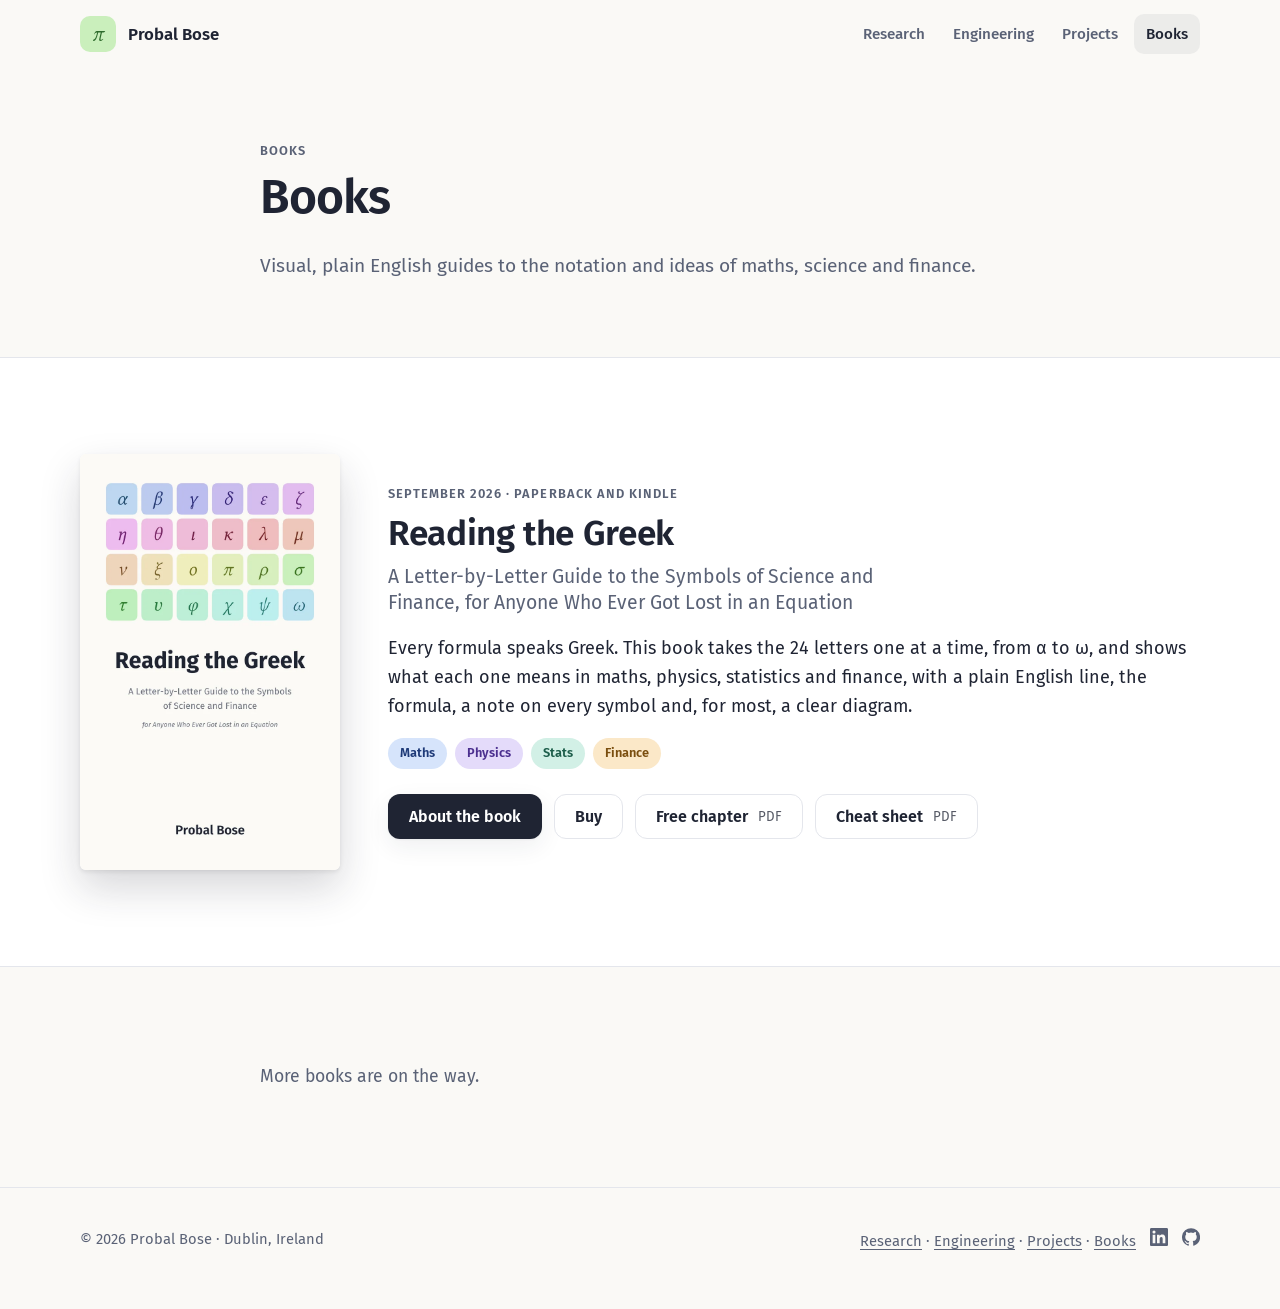
==== books/index.html @ 9f39d34f "First version of probalbose.com" ====
<!doctype html>
<html lang="en-GB">
<head>
<meta charset="utf-8">
<meta name="viewport" content="width=device-width, initial-scale=1">
<title>Books · Probal Bose</title>
<meta name="description" content="Books by Probal Bose, starting with Reading the Greek, a letter-by-letter guide to the symbols of science and finance.">
<link rel="canonical" href="https://probalbose.com/books/">
<meta property="og:type" content="website">
<meta property="og:title" content="Books · Probal Bose">
<meta property="og:description" content="Books by Probal Bose, starting with Reading the Greek, a letter-by-letter guide to the symbols of science and finance.">
<meta property="og:url" content="https://probalbose.com/books/">
<meta property="og:image" content="https://probalbose.com/assets/img/social-card-home.png">
<meta name="twitter:card" content="summary_large_image">
<meta name="theme-color" content="#FAF9F6">
<link rel="icon" href="/favicon.svg" type="image/svg+xml">
<link rel="apple-touch-icon" href="/apple-touch-icon.png">
<link rel="preload" href="/assets/fonts/FiraSans-Regular.woff2" as="font" type="font/woff2" crossorigin>
<link rel="stylesheet" href="/assets/css/site.css">

</head>
<body>
<a class="skip" href="#main">Skip to content</a>

<header class="site-head">
  <div class="wrap">
    <a class="brand" href="/" aria-label="Probal Bose, home"><span class="mark" aria-hidden="true">π</span><span class="name">Probal Bose</span></a>
    <nav class="nav" aria-label="Main"><a href="/research/">Research</a><a href="/engineering/">Engineering</a><a href="/projects/">Projects</a><a href="/books/" aria-current="page">Books</a></nav>
  </div>
</header>

<main id="main">
<section class="hero page-hero">
    <div class="wrap narrow">
      <p class="eyebrow">Books</p>
      <h1>Books</h1>
      <p class="lede">Visual, plain English guides to the notation and ideas of maths, science and finance.</p>
    </div>
  </section>

  <section class="band" aria-label="Books">
    <div class="wrap">
      <article class="book-row">
        <a class="cover-link" href="/books/reading-the-greek/"><img class="cover" src="/assets/img/cover.webp" width="800" height="1280" alt="The cover of Reading the Greek by Probal Bose"></a>
        <div>
          <p class="eyebrow">September 2026 · Paperback and Kindle</p>
          <h2><a href="/books/reading-the-greek/">Reading the Greek</a> <span class="sub">A Letter-by-Letter Guide to the Symbols of Science and Finance, for Anyone Who Ever Got Lost in an Equation</span></h2>
          <p>Every formula speaks Greek. This book takes the 24 letters one at a time, from α to ω, and shows what each one means in maths, physics, statistics and finance, with a plain English line, the formula, a note on every symbol and, for most, a clear diagram.</p>
          <div class="chips"><span class="chip maths">Maths</span><span class="chip physics">Physics</span><span class="chip stats">Stats</span><span class="chip finance">Finance</span></div>
          <div class="btns">
            <a class="btn btn-primary" href="/books/reading-the-greek/">About the book</a>
            <a class="btn btn-soft" href="/books/reading-the-greek/#buy">Buy</a>
            <a class="btn btn-soft" href="/downloads/reading-the-greek-sample.pdf">Free chapter <small>PDF</small></a>
            <a class="btn btn-soft" href="/downloads/greek-letters-cheat-sheet.pdf">Cheat sheet <small>PDF</small></a>
          </div>
        </div>
      </article>
    </div>
  </section>

  <section aria-label="More books">
    <div class="wrap narrow">
      <p class="note-lg">More books are on the way.</p>
    </div>
  </section>
</main>

<footer class="site-foot">
  <div class="wrap">
    <span>© 2026 Probal Bose · Dublin, Ireland</span>
    <span class="foot-links"><a href="/research/">Research</a> · <a href="/engineering/">Engineering</a> · <a href="/projects/">Projects</a> · <a href="/books/">Books</a><span class="social foot-social"><a href="https://www.linkedin.com/in/probal-bose-principal-site-reliability-engineer" rel="me noopener" aria-label="LinkedIn"><svg viewBox="0 0 24 24" aria-hidden="true"><path fill="currentColor" d="M20.45 20.45h-3.56v-5.57c0-1.33-.02-3.04-1.85-3.04-1.85 0-2.14 1.45-2.14 2.94v5.67H9.35V9h3.41v1.56h.05c.48-.9 1.64-1.85 3.37-1.85 3.6 0 4.27 2.37 4.27 5.46v6.28zM5.34 7.43a2.06 2.06 0 1 1 0-4.13 2.06 2.06 0 0 1 0 4.13zM7.12 20.45H3.56V9h3.56v11.45zM22.22 0H1.77C.79 0 0 .77 0 1.73v20.54C0 23.23.79 24 1.77 24h20.45c.98 0 1.78-.77 1.78-1.73V1.73C24 .77 23.2 0 22.22 0z"/></svg><span>LinkedIn</span></a><a href="https://github.com/probalbose" rel="me noopener" aria-label="GitHub"><svg viewBox="0 0 24 24" aria-hidden="true"><path fill="currentColor" d="M12 .3a12 12 0 0 0-3.8 23.38c.6.12.83-.26.83-.57v-2c-3.34.73-4.04-1.61-4.04-1.61-.55-1.39-1.34-1.76-1.34-1.76-1.08-.74.09-.73.09-.73 1.2.09 1.83 1.24 1.83 1.24 1.07 1.83 2.8 1.3 3.49 1 .1-.78.42-1.3.76-1.6-2.67-.3-5.47-1.33-5.47-5.93 0-1.31.47-2.38 1.24-3.22-.14-.3-.54-1.52.1-3.18 0 0 1-.32 3.3 1.23a11.5 11.5 0 0 1 6 0c2.28-1.55 3.29-1.23 3.29-1.23.64 1.66.24 2.88.12 3.18a4.65 4.65 0 0 1 1.23 3.22c0 4.61-2.8 5.63-5.48 5.92.42.36.81 1.1.81 2.22v3.29c0 .32.21.7.82.58A12 12 0 0 0 12 .3"/></svg><span>GitHub</span></a></span></span>
  </div>
</footer>

<script src="/assets/js/letters.js"></script>
<script src="/assets/js/main.js"></script>
</body>
</html>
---- assets/css/site.css ----
/* probalbose.com: styled after Reading the Greek (pastel tiles, 4 field colours,
   Fira Sans for text, Libertinus Serif italic for Greek letters). */

@font-face { font-family: "Fira Sans"; src: url("../fonts/FiraSans-Regular.woff2") format("woff2"); font-weight: 400; font-display: swap; }
@font-face { font-family: "Fira Sans"; src: url("../fonts/FiraSans-Italic.woff2") format("woff2"); font-weight: 400; font-style: italic; font-display: swap; }
@font-face { font-family: "Fira Sans"; src: url("../fonts/FiraSans-Medium.woff2") format("woff2"); font-weight: 500; font-display: swap; }
@font-face { font-family: "Fira Sans"; src: url("../fonts/FiraSans-SemiBold.woff2") format("woff2"); font-weight: 600; font-display: swap; }
@font-face { font-family: "Fira Mono"; src: url("../fonts/FiraMono-Regular.woff2") format("woff2"); font-weight: 400; font-display: swap; }
@font-face { font-family: "Libertinus Serif"; src: url("../fonts/LibertinusSerif-Regular.woff2") format("woff2"); font-weight: 400; font-display: swap; }
@font-face { font-family: "Libertinus Serif"; src: url("../fonts/LibertinusSerif-Italic.woff2") format("woff2"); font-weight: 400; font-style: italic; font-display: swap; }
@font-face { font-family: "Libertinus Serif"; src: url("../fonts/LibertinusSerif-Semibold.woff2") format("woff2"); font-weight: 600; font-display: swap; }

:root {
  color-scheme: light;
  --paper: #FAF9F6;
  --card: #FFFFFF;
  --ink: #1F2433;
  --soft: #5A6276;
  --faint: #8A91A3;
  --rule: #E4E6EC;
  --accent: #1E3A78;

  --maths-line: #4C7BD9;   --maths-chip: #D6E4FB;   --maths-text: #1E3A78;   --maths-tint: #F4F8FE;
  --physics-line: #8B6FD6; --physics-chip: #E4DBFA; --physics-text: #4B2F8F; --physics-tint: #F8F5FE;
  --stats-line: #3AA586;   --stats-chip: #D2F0E6;   --stats-text: #1D5E4B;   --stats-tint: #F3FBF8;
  --finance-line: #DE9B3A; --finance-chip: #FBE8C8; --finance-text: #7A4E0F; --finance-tint: #FFFAF1;

  --sigma-tint: #CAEFBC; --sigma-deep: #2E6B2C;

  --radius: 18px;
  --shadow: 0 1px 2px rgba(31, 36, 51, .05), 0 8px 24px rgba(31, 36, 51, .07);
  --wrap: 1120px;
}

*, *::before, *::after { box-sizing: border-box; }
html { -webkit-text-size-adjust: 100%; scroll-behavior: smooth; }
body {
  margin: 0; background: var(--paper); color: var(--ink);
  font: 400 18px/1.6 "Fira Sans", system-ui, -apple-system, "Segoe UI", sans-serif;
  -webkit-font-smoothing: antialiased; text-rendering: optimizeLegibility;
}
img { max-width: 100%; height: auto; display: block; }
a { color: var(--accent); text-underline-offset: 3px; text-decoration-thickness: 1px; }
a:hover { text-decoration-thickness: 2px; }
:focus-visible { outline: 3px solid var(--maths-line); outline-offset: 3px; border-radius: 6px; }
h1, h2, h3 { text-wrap: balance; line-height: 1.2; letter-spacing: -.01em; margin: 0 0 .5em; font-weight: 600; }
h1 { font-size: clamp(2.1rem, 4.6vw, 3.3rem); letter-spacing: -.02em; }
h2 { font-size: clamp(1.6rem, 3vw, 2.2rem); }
h3 { font-size: 1.2rem; }
p { margin: 0 0 1em; }
.greek { font-family: "Libertinus Serif", serif; font-style: italic; font-weight: 400; }
.mono { font-family: "Fira Mono", ui-monospace, monospace; font-size: .9em; }
.wrap { width: min(var(--wrap), 100% - 32px); margin-inline: auto; }
.lede { font-size: 1.2rem; color: var(--soft); max-width: 38em; }
.eyebrow { font-size: .8rem; font-weight: 600; letter-spacing: .08em; text-transform: uppercase; color: var(--soft); margin-bottom: .6em; }
.skip { position: absolute; left: -999px; top: 8px; background: var(--card); padding: 8px 14px; border-radius: 8px; z-index: 10; }
.skip:focus { left: 16px; }

/* header */
.site-head { position: sticky; top: 0; z-index: 5; background: color-mix(in srgb, var(--paper) 88%, transparent);
  backdrop-filter: saturate(1.4) blur(10px); -webkit-backdrop-filter: saturate(1.4) blur(10px); border-bottom: 1px solid transparent; }
.site-head.scrolled { border-bottom-color: var(--rule); }
.site-head .wrap { display: flex; align-items: center; justify-content: space-between; gap: 16px; height: 68px; }
.brand { display: inline-flex; align-items: center; gap: 12px; color: var(--ink); text-decoration: none; font-weight: 600; font-size: 1.05rem; }
.brand .mark { width: 36px; height: 36px; border-radius: 10px; display: grid; place-items: center;
  background: var(--sigma-tint); color: var(--sigma-deep); font: italic 400 22px/1 "Libertinus Serif", serif; }
.nav { display: flex; gap: 4px; }
.nav a { color: var(--soft); text-decoration: none; font-weight: 500; font-size: .95rem; padding: 8px 12px; border-radius: 10px; }
.nav a:hover, .nav a[aria-current="page"] { color: var(--ink); background: rgba(31, 36, 51, .06); }

/* buttons */
.btns { display: flex; flex-wrap: wrap; gap: 12px; margin-top: 1.4em; }
.btn { display: inline-flex; align-items: center; gap: 10px; padding: 12px 20px; border-radius: 12px; font-weight: 600; font-size: 1rem;
  text-decoration: none; border: 1px solid transparent; transition: transform .15s ease, box-shadow .15s ease; line-height: 1.2; }
.btn:hover { transform: translateY(-1px); text-decoration: none; }
.btn-primary { background: var(--ink); color: #fff; box-shadow: var(--shadow); }
.btn-soft { background: var(--card); color: var(--ink); border-color: var(--rule); }
.btn small { font-weight: 400; color: inherit; opacity: .75; white-space: nowrap; }

/* sections */
section { padding: clamp(56px, 8vw, 96px) 0; }
.section-head { max-width: 44em; margin-bottom: 36px; }
.band { background: var(--card); border-block: 1px solid var(--rule); }

/* hero */
.hero { padding-top: clamp(40px, 6vw, 72px); }
.hero .wrap { display: grid; grid-template-columns: 1.1fr .9fr; gap: clamp(32px, 5vw, 64px); align-items: center; }
.hero h1 .wave { color: var(--sigma-deep); }
.tiles { display: grid; grid-template-columns: repeat(6, 1fr); gap: 10px; }
.tiles span { aspect-ratio: 1; border-radius: 14px; display: grid; place-items: center;
  font: italic 400 clamp(22px, 2.6vw, 34px)/1 "Libertinus Serif", serif; }

/* book feature */
.hero .wrap.book { grid-template-columns: minmax(220px, 360px) 1fr; }
.book { display: grid; grid-template-columns: minmax(220px, 340px) 1fr; gap: clamp(28px, 5vw, 64px); align-items: center; }
.cover { border-radius: 6px; box-shadow: 0 2px 4px rgba(0,0,0,.08), 0 18px 40px rgba(31,36,51,.18); }
.book h2 .sub { display: block; font-size: .55em; font-weight: 400; color: var(--soft); margin-top: .5em; letter-spacing: 0; line-height: 1.35; }
.chips { display: flex; flex-wrap: wrap; gap: 8px; margin: 18px 0; }
.chip { font-size: .8rem; font-weight: 600; padding: 5px 12px; border-radius: 99px; }
.chip.maths { background: var(--maths-chip); color: var(--maths-text); }
.chip.physics { background: var(--physics-chip); color: var(--physics-text); }
.chip.stats { background: var(--stats-chip); color: var(--stats-text); }
.chip.finance { background: var(--finance-chip); color: var(--finance-text); }

/* cards */
.cards { display: grid; grid-template-columns: repeat(auto-fit, minmax(240px, 1fr)); gap: 20px; }
.card { background: var(--card); border: 1px solid var(--rule); border-radius: var(--radius); padding: 24px; }
.card h3 { margin-bottom: .4em; }
.card p { color: var(--soft); margin: 0; font-size: 1rem; }
.card .icon { width: 44px; height: 44px; border-radius: 12px; display: grid; place-items: center; margin-bottom: 16px;
  font: italic 400 26px/1 "Libertinus Serif", serif; }

/* about */
.about { display: grid; grid-template-columns: 1fr 1.4fr; gap: clamp(28px, 5vw, 64px); align-items: start; }
.about .portrait { aspect-ratio: 1; border-radius: 28px; background: var(--sigma-tint); display: grid; place-items: center;
  color: var(--sigma-deep); font: italic 400 clamp(96px, 14vw, 160px)/1 "Libertinus Serif", serif; }
.facts { list-style: none; padding: 0; margin: 20px 0 0; display: grid; gap: 10px; }
.facts li { display: flex; gap: 12px; align-items: baseline; color: var(--soft); }
.facts li b { color: var(--ink); font-weight: 600; min-width: 7.5em; }

/* downloads */
.downloads { display: grid; grid-template-columns: repeat(auto-fit, minmax(300px, 1fr)); gap: 24px; }
.download { background: var(--card); border: 1px solid var(--rule); border-radius: var(--radius); overflow: hidden; display: flex; flex-direction: column; }
.download .preview { background: #EEF0F4; padding: 28px 28px 0; height: 280px; overflow: hidden; }
.download .preview img { border-radius: 6px 6px 0 0; box-shadow: 0 6px 24px rgba(31,36,51,.16); margin-inline: auto; width: 82%; }
.download .body { padding: 24px; display: flex; flex-direction: column; gap: 6px; flex: 1; }
.download .body p { color: var(--soft); font-size: 1rem; }
.download .btn { align-self: flex-start; margin-top: auto; }

/* book page */
.buy-grid { display: grid; grid-template-columns: repeat(auto-fit, minmax(230px, 1fr)); gap: 14px; margin-top: 22px; }
.store { background: var(--card); border: 1px solid var(--rule); border-radius: 14px; padding: 16px 18px; }
.store h3 { font-size: 1rem; margin-bottom: 10px; }
.store a { display: flex; justify-content: space-between; gap: 8px; padding: 8px 0; border-top: 1px solid var(--rule); text-decoration: none; color: var(--ink); font-weight: 500; font-size: .98rem; }
.store a:first-of-type { border-top: 0; }
.store a span { color: var(--soft); font-weight: 400; }
.store a:hover { color: var(--accent); }
.note { font-size: .9rem; color: var(--faint); margin-top: 12px; }

.fields { display: grid; grid-template-columns: repeat(4, 1fr); gap: 18px; }
.field { border-radius: var(--radius); overflow: hidden; background: var(--card); border: 1px solid var(--rule); }
.field img { width: 100%; }
.field .body { padding: 16px 18px 20px; }
.field h3 { font-size: 1.05rem; margin-bottom: .3em; }
.field p { font-size: .95rem; color: var(--soft); margin: 0; }

.spread { border-radius: var(--radius); overflow: hidden; box-shadow: var(--shadow); background: #ECEEF2; }
.trio { display: grid; grid-template-columns: repeat(3, 1fr); gap: 20px; margin-top: 28px; }
.trio figure { margin: 0; background: var(--card); border: 1px solid var(--rule); border-radius: var(--radius); overflow: hidden; }
.trio figcaption { padding: 14px 18px 18px; font-size: .95rem; color: var(--soft); }
.trio figcaption b { display: block; color: var(--ink); font-size: 1.02rem; margin-bottom: 2px; }

/* letter explorer */
.explorer { display: grid; grid-template-columns: 1fr minmax(300px, 400px); gap: 28px; align-items: start; }
.letter-grid { display: grid; grid-template-columns: repeat(6, 1fr); gap: 10px; }
.letter-grid button { aspect-ratio: 1; border: 0; border-radius: 14px; cursor: pointer; display: grid; place-items: center;
  font: italic 400 clamp(22px, 2.8vw, 36px)/1 "Libertinus Serif", serif; transition: transform .12s ease, box-shadow .12s ease; }
.letter-grid button:hover { transform: translateY(-2px); box-shadow: var(--shadow); }
.letter-grid button[aria-pressed="true"] { box-shadow: 0 0 0 3px var(--ink); }
.letter-card { background: var(--card); border: 1px solid var(--rule); border-radius: var(--radius); overflow: hidden; position: sticky; top: 88px; }
.letter-card .top { display: flex; gap: 16px; align-items: center; padding: 18px 20px; }
.letter-card .big { font: italic 400 52px/1 "Libertinus Serif", serif; min-width: 1.9em; text-align: center; }
.letter-card .name { font-weight: 600; font-size: 1.3rem; }
.letter-card .say { color: var(--ink); font-size: .95rem; }
.letter-card dl { margin: 0; padding: 8px 20px 18px; display: grid; gap: 10px; }
.letter-card dt { font-size: .75rem; font-weight: 600; letter-spacing: .06em; text-transform: uppercase; }
.letter-card dd { margin: 2px 0 0; font-size: .98rem; }
.letter-card dd.none { color: var(--faint); font-style: italic; }
.letter-card dt.maths { color: var(--maths-text); } .letter-card dt.physics { color: var(--physics-text); }
.letter-card dt.stats { color: var(--stats-text); } .letter-card dt.finance { color: var(--finance-text); }

.details { display: grid; grid-template-columns: repeat(4, 1fr); gap: 0; border: 1px solid var(--rule); border-radius: var(--radius); background: var(--card); overflow: hidden; }
.details div { padding: 16px 20px; border-right: 1px solid var(--rule); border-bottom: 1px solid var(--rule); margin: 0 -1px -1px 0; }
.details dt { font-size: .78rem; color: var(--soft); text-transform: uppercase; letter-spacing: .06em; font-weight: 600; }
.details dd { margin: 4px 0 0; font-weight: 500; }

/* footer */
.site-foot { padding: 40px 0 56px; color: var(--soft); font-size: .92rem; border-top: 1px solid var(--rule); }
.site-foot .wrap { display: flex; flex-wrap: wrap; justify-content: space-between; gap: 16px; }
.site-foot a { color: var(--soft); }

/* responsive */
@media (max-width: 900px) {
  .hero .wrap, .book, .about, .explorer { grid-template-columns: 1fr; }
  .hero .tiles { max-width: 460px; }
  .book .cover-col { max-width: 260px; }
  .fields { grid-template-columns: repeat(2, 1fr); }
  .details { grid-template-columns: repeat(2, 1fr); }
  .hero .wrap.book { grid-template-columns: 1fr; }
  .trio { grid-template-columns: 1fr; }
  .letter-card { position: static; }
  .about .portrait { max-width: 220px; }
}
@media (max-width: 560px) {
  body { font-size: 17px; }
  .nav a { padding: 8px 8px; font-size: .9rem; }
  .brand .name { display: none; }
  .fields { grid-template-columns: 1fr; }
  .letter-grid { gap: 7px; }
  .letter-grid button, .tiles span { border-radius: 10px; }
  .download .preview { height: 220px; }
}
@media (prefers-reduced-motion: reduce) { * { transition: none !important; scroll-behavior: auto !important; } }

/* ---- personal site layout (v2) ---- */
.wrap.narrow { width: min(760px, 100% - 32px); }
.page-hero { padding-bottom: clamp(32px, 5vw, 56px); }
.page-hero .wrap { display: block; }
.page-hero h1 { font-size: clamp(2rem, 4.2vw, 3rem); }
.eyebrow a { color: inherit; text-decoration: none; }
.eyebrow a:hover { text-decoration: underline; }

.home-hero .wrap { grid-template-columns: 1.35fr .65fr; }
.portrait-col { display: flex; justify-content: center; }
.portrait { width: min(320px, 100%); aspect-ratio: 1; border-radius: 32px; background: var(--sigma-tint); display: grid; place-items: center;
  box-shadow: var(--shadow); object-fit: cover; }
.portrait span { font: 600 clamp(64px, 9vw, 112px)/1 "Fira Sans", sans-serif; color: var(--sigma-deep); letter-spacing: -.03em; }

.social { display: inline-flex; gap: 14px; align-items: center; }
.social a { display: inline-flex; align-items: center; gap: 8px; color: var(--soft); text-decoration: none; font-weight: 500; }
.social a:hover { color: var(--ink); }
.social svg { width: 18px; height: 18px; }
.social.btn-row { margin-top: 22px; }
.foot-social { margin-left: 14px; }
.foot-social span { display: none; }

.cards.three { grid-template-columns: repeat(3, 1fr); }
.link-card { display: flex; flex-direction: column; text-decoration: none; color: var(--ink); transition: transform .15s ease, box-shadow .15s ease; }
.link-card:hover { transform: translateY(-2px); box-shadow: var(--shadow); }
.link-card p { margin-bottom: 14px; }
.link-card .more { margin-top: auto; font-weight: 600; color: var(--accent); font-size: .95rem; }

.news { display: grid; gap: 16px; }
.news-item { display: grid; grid-template-columns: 92px 1fr; gap: 22px; align-items: center; background: var(--card); border: 1px solid var(--rule);
  border-radius: var(--radius); padding: 18px 22px; text-decoration: none; color: var(--ink); }
.news-item:hover { box-shadow: var(--shadow); }
.news-item img { border-radius: 4px; box-shadow: 0 4px 14px rgba(31,36,51,.18); }
.news-item h3 { margin-bottom: .25em; }
.news-item p { margin: 0; color: var(--soft); font-size: 1rem; }
.news-item .date { font-size: .8rem; font-weight: 600; letter-spacing: .06em; text-transform: uppercase; margin-bottom: 4px; }

.timeline { list-style: none; margin: 24px 0 0; padding: 0; display: grid; gap: 26px; position: relative; }
.timeline::before { content: ""; position: absolute; left: 21px; top: 10px; bottom: 10px; width: 2px; background: var(--rule); }
.timeline li { display: grid; grid-template-columns: 44px 1fr; gap: 18px; position: relative; }
.timeline .dot { width: 44px; height: 44px; border-radius: 12px; display: grid; place-items: center; font: italic 400 24px/1 "Libertinus Serif", serif; }
.timeline h3 { margin: 8px 0 .3em; }
.timeline p { margin: 0; color: var(--soft); }

.projects { display: grid; gap: 22px; }
.project { background: var(--card); border: 1px solid var(--rule); border-radius: var(--radius); padding: 26px 28px; }
.project .p-head { display: flex; gap: 16px; align-items: center; margin-bottom: 14px; }
.project .icon { width: 48px; height: 48px; flex: none; border-radius: 12px; display: grid; place-items: center; font: italic 400 28px/1 "Libertinus Serif", serif; }
.project h2 { font-size: 1.35rem; margin: 0; }
.project p { color: var(--soft); }
.status { margin: 2px 0 0; font-size: .85rem; font-weight: 600; color: var(--soft); }
.status.soon { color: var(--finance-text); }
.tags { display: flex; flex-wrap: wrap; gap: 8px; margin: 0; }
.tags span { font-size: .8rem; font-weight: 500; padding: 4px 10px; border-radius: 99px; background: #F0F1F4; color: var(--soft); }

.book-row { display: grid; grid-template-columns: minmax(180px, 260px) 1fr; gap: clamp(24px, 4vw, 48px); align-items: center; }
.book-row h2 a { color: var(--ink); text-decoration: none; }
.book-row h2 .sub { display: block; font-size: .55em; font-weight: 400; color: var(--soft); margin-top: .5em; letter-spacing: 0; line-height: 1.35; }
.note-lg { font-size: 1.1rem; color: var(--soft); margin: 0; }

@media (max-width: 900px) {
  .home-hero .wrap { grid-template-columns: 1fr; }
  .portrait-col { justify-content: flex-start; }
  .portrait { width: 200px; border-radius: 24px; }
  .cards.three { grid-template-columns: 1fr; }
  .book-row { grid-template-columns: 1fr; }
  .book-row .cover-link { max-width: 220px; }
}
@media (max-width: 560px) {
  .nav { gap: 0; }
  .nav a { padding: 8px 6px; font-size: .85rem; }
  .news-item { grid-template-columns: 64px 1fr; padding: 14px 16px; gap: 14px; }
  .project { padding: 20px; }
}
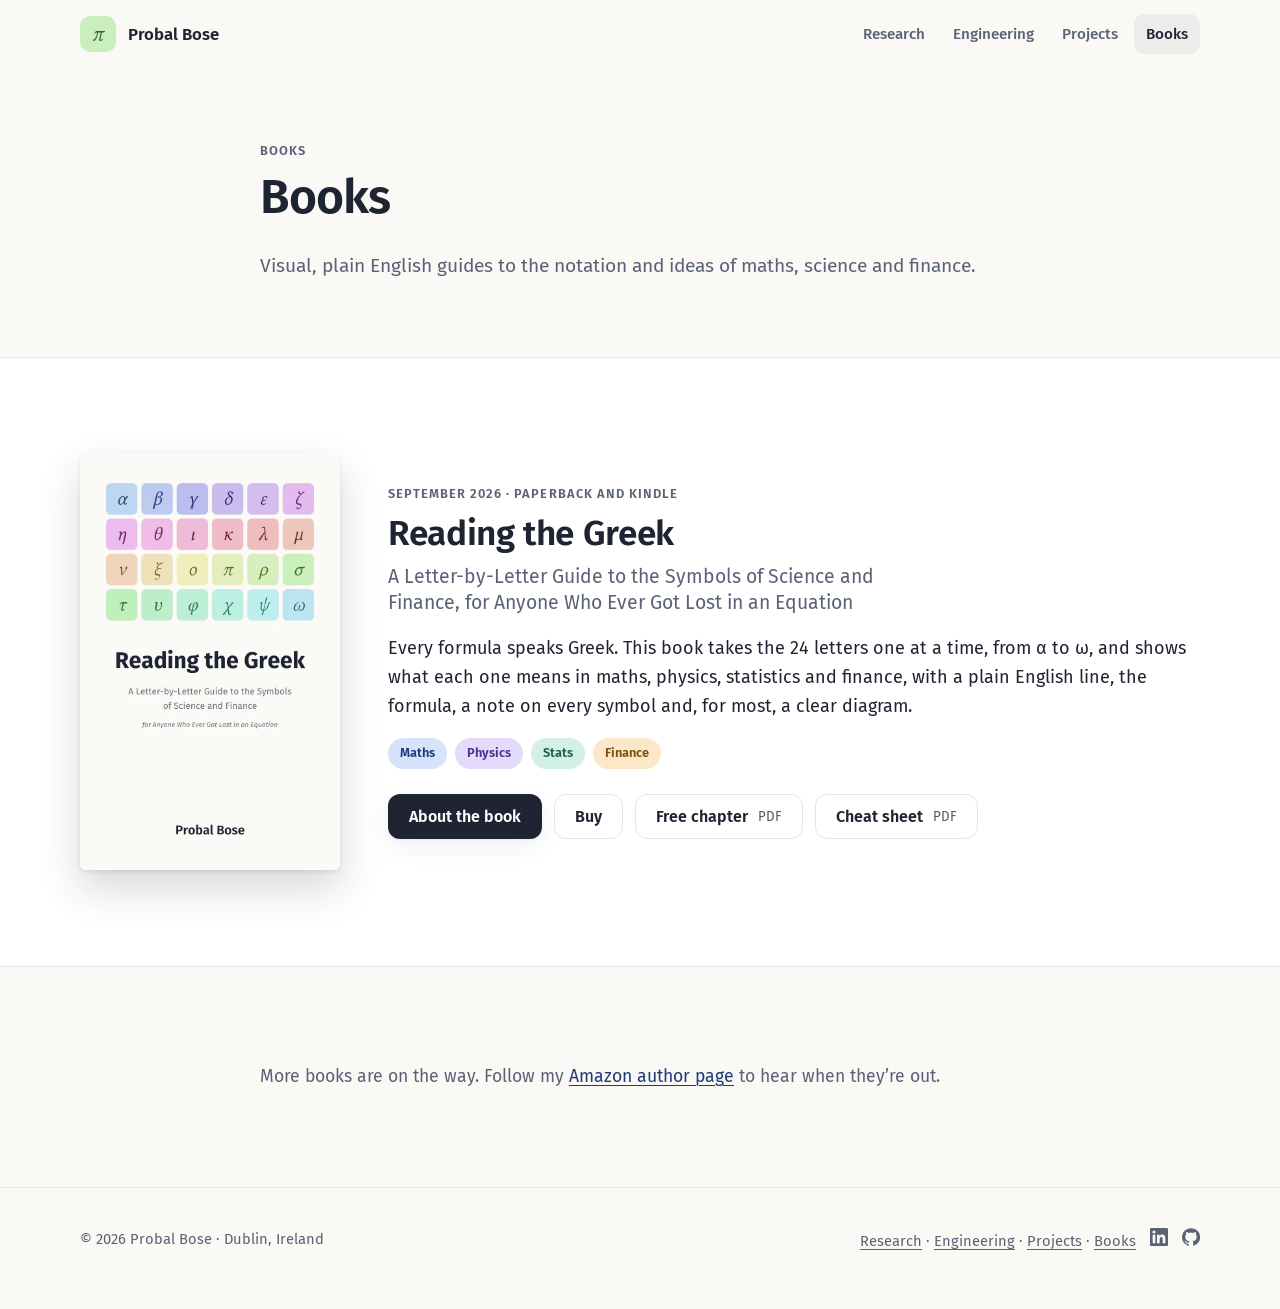
==== commit 2e15769c: "Add Amazon author page link" ====
--- a/books/index.html
+++ b/books/index.html
@@ -60,7 +60,7 @@
 
   <section aria-label="More books">
     <div class="wrap narrow">
-      <p class="note-lg">More books are on the way.</p>
+      <p class="note-lg">More books are on the way. Follow my <a href="https://www.amazon.com/author/probalbose">Amazon author page</a> to hear when they’re out.</p>
     </div>
   </section>
 </main>
